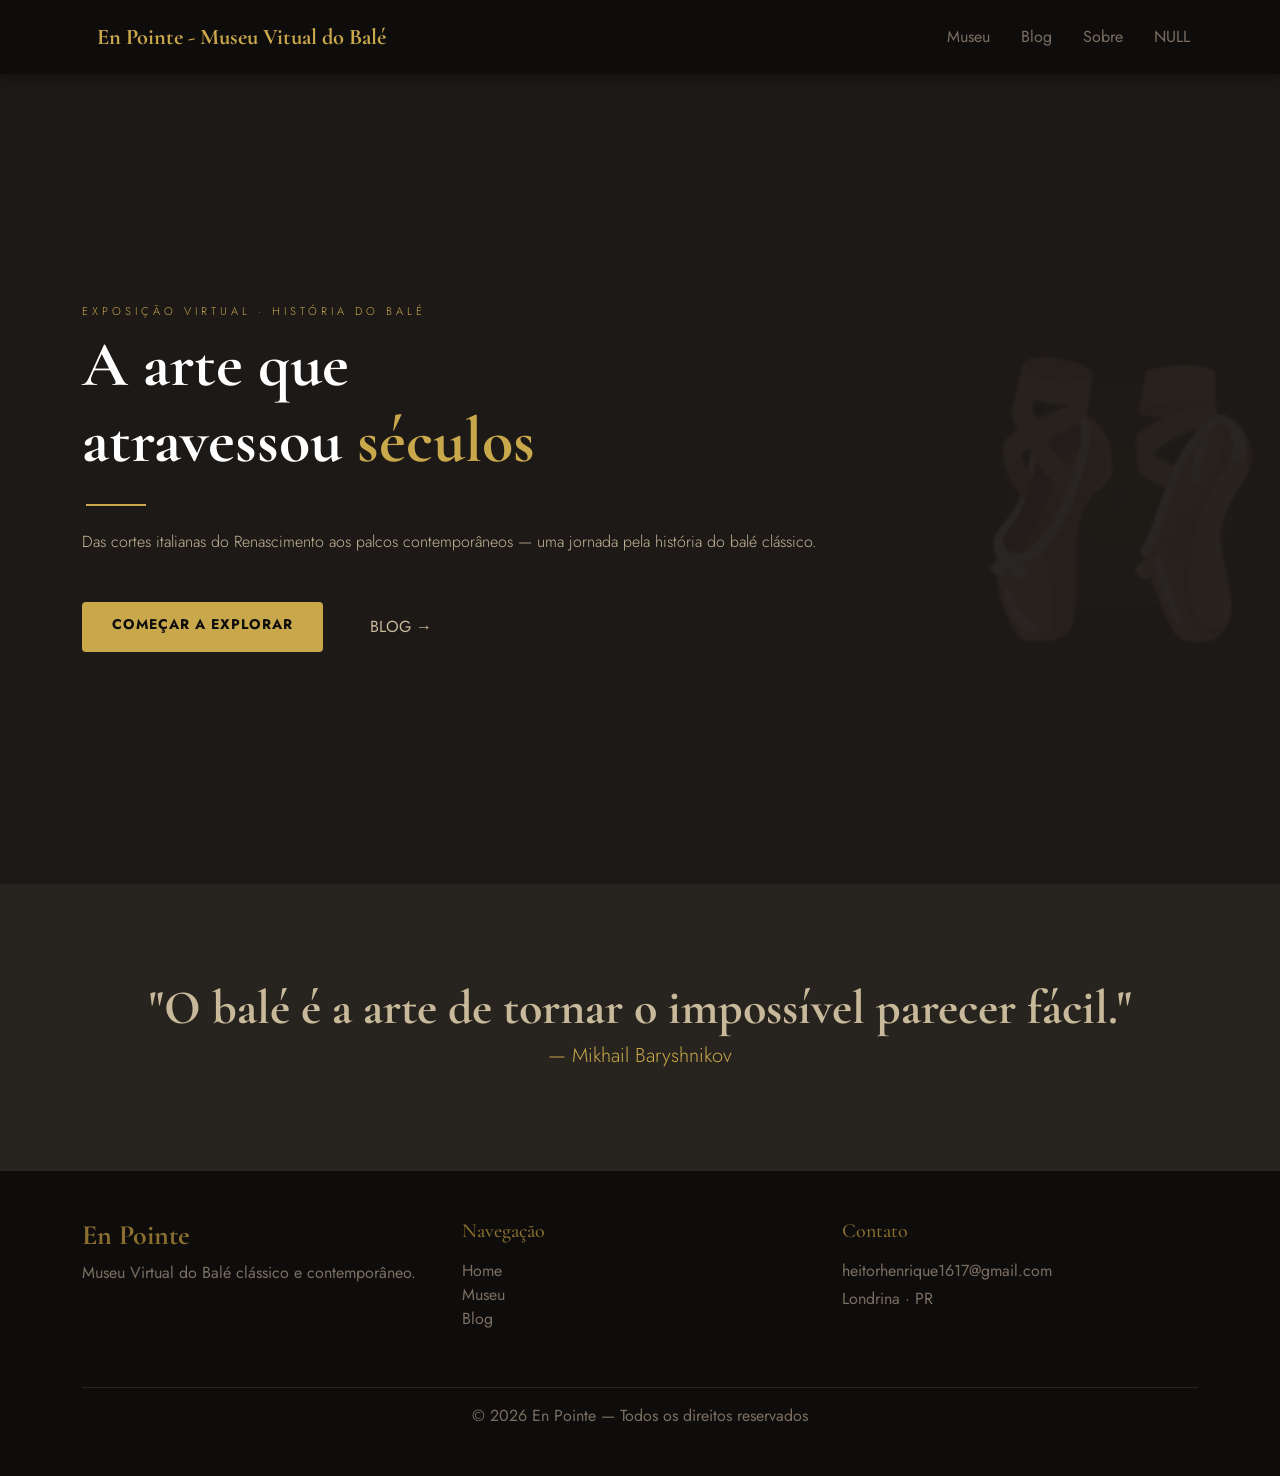
==== index.html @ 71820d88 "Botões de navegação funcional e estrutura atualizada" ====
<!DOCTYPE html>
<html lang="pt-br">
<head>
    <meta charset="UTF-8">
    <meta name="viewport" content="width=device-width, initial-scale=1.0">
    <title>En Pointe - Museu Vitual do Balé</title>
    <link href="https://cdn.jsdelivr.net/npm/bootstrap@5.3.0/dist/css/bootstrap.min.css" rel="stylesheet">
    <link href="https://fonts.googleapis.com/css2?family=Cormorant+Garamond:wght@300;400;600&family=Jost:wght@400;500&display=swap" rel="stylesheet">
    <link rel="stylesheet" href="style.css">
</head>
<body>
    <!-- Menu -->
    <nav class="navbar navbar-expand-lg navbar-dark navbar-custom">
        <div class="container">
            <a class="navbar-brand" href="index.html">
            En Pointe - Museu Vitual do Balé
            </a>

            <button class="navbar-toggler" type="button" data-bs-toggle="collapse" data-bs-target="#menu">
                <span class="navbar-toggler-icon"></span>
            </button>

            <div class="collapse navbar-collapse" id="menu">
                <div class="navbar-nav ms-auto">
                    <a class="nav-link" href="Museu.html">Museu</a>
                    <a class="nav-link" href="Blog.html">Blog</a>
                    <a class="nav-link" href="Sobre.html">Sobre</a>
                    <a class="nav-link" href="#">NULL</a>
                </div>
            </div>
        </div>
    </nav>
    <!-- seção home -->
<section id="home" class="py-5 bg-custom text-white text-start d-flex align-items-center">
    <div class="container py-5">

        <div class="end-0 emoji-fundo">
         🩰
        </div>

        <!-- Subtítulo decorativo com espaçamento entre letras -->
        <p class="deco text-uppercase mb-2 display-6">exposição virtual · história do balé</p>
        
        <!-- Título principal com fonte de impacto -->
        <h1 class="titulo-principal display-3 fw-bold mb-4">A arte que <br> atravessou <span class="texto-dourado">séculos</span></h1>
      
        <!-- Linha decorativa elegante -->
        <hr class="mx-auto ms-1 my-4 linha" style="width: 60px; border-top: 2px solid #C9A84C;">

        <!-- Texto lead (introdução) -->
        <p class="texto-principal lead text-start mb-5 fs-6 mx-auto">
            Das cortes italianas do Renascimento aos palcos contemporâneos — uma jornada pela história do balé clássico.
        </p>

        <!-- Container de botões -->
        <div class="d-flex justify-content-start gap-3 container-botoes">
            <a href=Museu.html class="btn btn-explore btn-sm">COMEÇAR A EXPLORAR</a>
            <a href="Blog.html" class="btn btn-blog-link bnt-sm">BLOG &rarr;</a>
        </div>
    </div>
</section>

    <!-- seção frase-destaque -->
<section id="frase-destaque" class="py-5 bg-custom-destaque text-start d-flex align-items-center">
    <div class="container py-5">

    <h1 class="destaque display-5 text-center fw-bold mb-1">"O balé é a arte de tornar o impossível parecer fácil."</h1>
    <p class="texto-destaque lead text-center mb-1 fs-5 mx-auto">— Mikhail Baryshnikov</p>

    </div>
</section>

    <!-- Rodapé -->
<footer class="bg-footer text-light py-5">
    <div class="container">
        <div class="row">
            <div class="col-lg-4 mb-4">
                <h3 class="fw-bold titulo-footer">En Pointe</h3>
                <p class="text-secondary-custom">Museu Virtual do Balé clássico e contemporâneo.</p>
            </div>

            <div class="col-lg-4 mb-4">
                <h5 class="mb-3 titulo-footer">Navegação</h5>
                <ul class="list-unstyled">
                    <li>
                        <a href="index.html" class="text-decoration-none text-secondary-custom">Home</a>
                    </li>
                    <li>
                        <a href="Museu.html" class="text-decoration-none text-secondary-custom">Museu</a>
                    </li>
                    <li>
                        <a href="Blog.html" class="text-decoration-none text-secondary-custom">Blog</a>
                    </li>
                </ul>
            </div>

            <!-- Contato -->
            <div class="col-lg-4 mb-4">
                <h5 class="mb-3 titulo-footer">Contato</h5>
                <p class="text-secondary-custom mb-1">heitorhenrique1617@gmail.com</p>
                <p class="text-secondary-custom">Londrina · PR</p>
            </div>
        </div>

        <hr class="border-secondary">
        <div class="text-center text-secondary-custom">
            © 2026 En Pointe — Todos os direitos reservados
        </div>
    </div>
</footer>


    <script src="https://cdn.jsdelivr.net/npm/bootstrap@5.3.0/dist/js/bootstrap.bundle.min.js"></script>
</body>
</html>
---- style.css ----
/* Menu */
.navbar-custom {
    background: #0F0D0B;
    backdrop-filter: blur(10px);
    padding: 15px 0;
    box-shadow: 0 4px 10px rgba(0,0,0,0.3);
}

.navbar-brand {
    font-family: 'Cormorant Garamond', serif;
    font-size: 1.4rem;
    font-weight: bold;
    color: #C9A84C;
    margin-left: 15px;
    transition: 0.3s;
}

.navbar-brand:hover {
    color: #8A6F2E !important;
}

.nav-link {
    color: #7A6E62;
    font-family: 'Jost', serif;
    margin-left: 15px;
    transition: 0.3s;
}

.nav-link:hover {
    color: #8A6F2E !important;
}

.navbar-toggler {
    border-color: #C9A84C; 
    border-width: 2px;    
    padding: 5px;          
}

/* --- muda cor do hamburguer--- */
.navbar-toggler-icon {
    filter: invert(72%) sepia(50%) saturate(450%) hue-rotate(5deg) brightness(95%) contrast(90%);
}

.navbar-toggler:focus {
    box-shadow: 0 0 0 0.25rem rgba(201, 168, 76, 0.25); 
    
}

/* ------------------------------
Inicio - Seção Principal
--------------------------------- */

.bg-custom {
    background-color: #1C1917;
    background-size: cover;
    background-position: center;
    min-height: 90vh; /* Faz a seção ser alta e imponente */
}

.titulo-principal {
    opacity: 0;
    font-family: 'Cormorant Garamond', serif !important;
    animation: subirEntrada 0.5s ease-out forwards;
    animation-delay: 0.2s;
}

.texto-dourado {
    color: #C9A84C;
}

.linha {
    opacity: 0;
    animation: subirEntrada 0.5s ease-out forwards;
    animation-delay: 0.4s;
}

.deco {
    opacity: 0;
    font-family: 'Jost', sans-serif;
    letter-spacing: 4px; 
    color: #C9A84C;      
    font-size: 0.7rem;
    animation: subirEntrada 0.5s ease-out forwards;
}

.texto-principal {
    opacity: 0;
    font-family:  'Jost', sans-serif;
    color: #C8B99A;
    animation: subirEntrada 0.5s ease-out forwards;
    animation-delay: 0.6s;
}

.container-botoes {
    opacity: 0;
    animation: subirEntrada 0.5s ease-out forwards;
    animation-delay: 0.8s;
}

.btn-explore {
    font-family: 'Jost', serif;
    background-color: #C9A84C;
    color: #0F0D0B;
    border: none;
    padding: 12px 30px;
    font-weight: bold;
    letter-spacing: 1px;
    transition: 0.3s;
}

.btn-explore:hover {
    background-color: #8A6F2E;
    color: rgb(0, 0, 0);
    transform: translateY(-3px); /* Levanta levemente ao passar o mouse */
}

.btn-explore:focus,
.btn-explore:active {
    background-color: #8A6F2E !important;
    color: #F5EDD6 !important;
    border: none !important;
    box-shadow: none !important;
}


.btn-blog-link {
    font-family: 'Jost', serif;
    background: transparent;
    color: #C8B99A;
    padding: 12px 30px;
    transition: 0.3s;
}

.btn-blog-link:hover {
    color: white;
    transform: translateY(-3px);
}

.btn-blog-link:focus,
.btn-blog-link:active {
    color: #f8f8f8 !important;
    border: none !important;
    box-shadow: none !important;
}

.emoji-fundo {
    font-size: clamp(200px, 20vw, 300px);
    opacity: 0.06;
    z-index: 0;
    position: absolute;
    background: radial-gradient(
    circle at center,
    rgba(201, 168, 76, 0.3) 0%,
    rgba(201, 168, 76, 0) 70%
  );
    overflow: hidden;
    user-select: none;
    pointer-events: none;
}

/* keyframe */

@keyframes subirEntrada {
    from {
        opacity: 0;
        transform: translateY(40px);
    }
    to {
        opacity: 1;
        transform: translateY(0);
    }
}



/* ---------------------------------
Seção Frase Destaque
---------------------------------*/

.bg-custom-destaque {
    background-color: #27231E;
    background-size: cover;
    background-position: center;
    min-height: 10vh !important;
}



.destaque {
    font-family: 'Cormorant Garamond', serif;
    color: #C8B99A
}

.texto-destaque {
    font-family: 'jost', serif;
    color: #C9A84C;
}


/* ---------------------------------
Rodapé
---------------------------------*/

.bg-footer {
    background: #0F0D0B;
}

.titulo-footer {
    color: #8A6F2E;
    font-family: 'Cormorant Garamond', serif;
}

.text-secondary-custom {
    color: #7A6E62;
    font-family: 'Jost', serif;
}
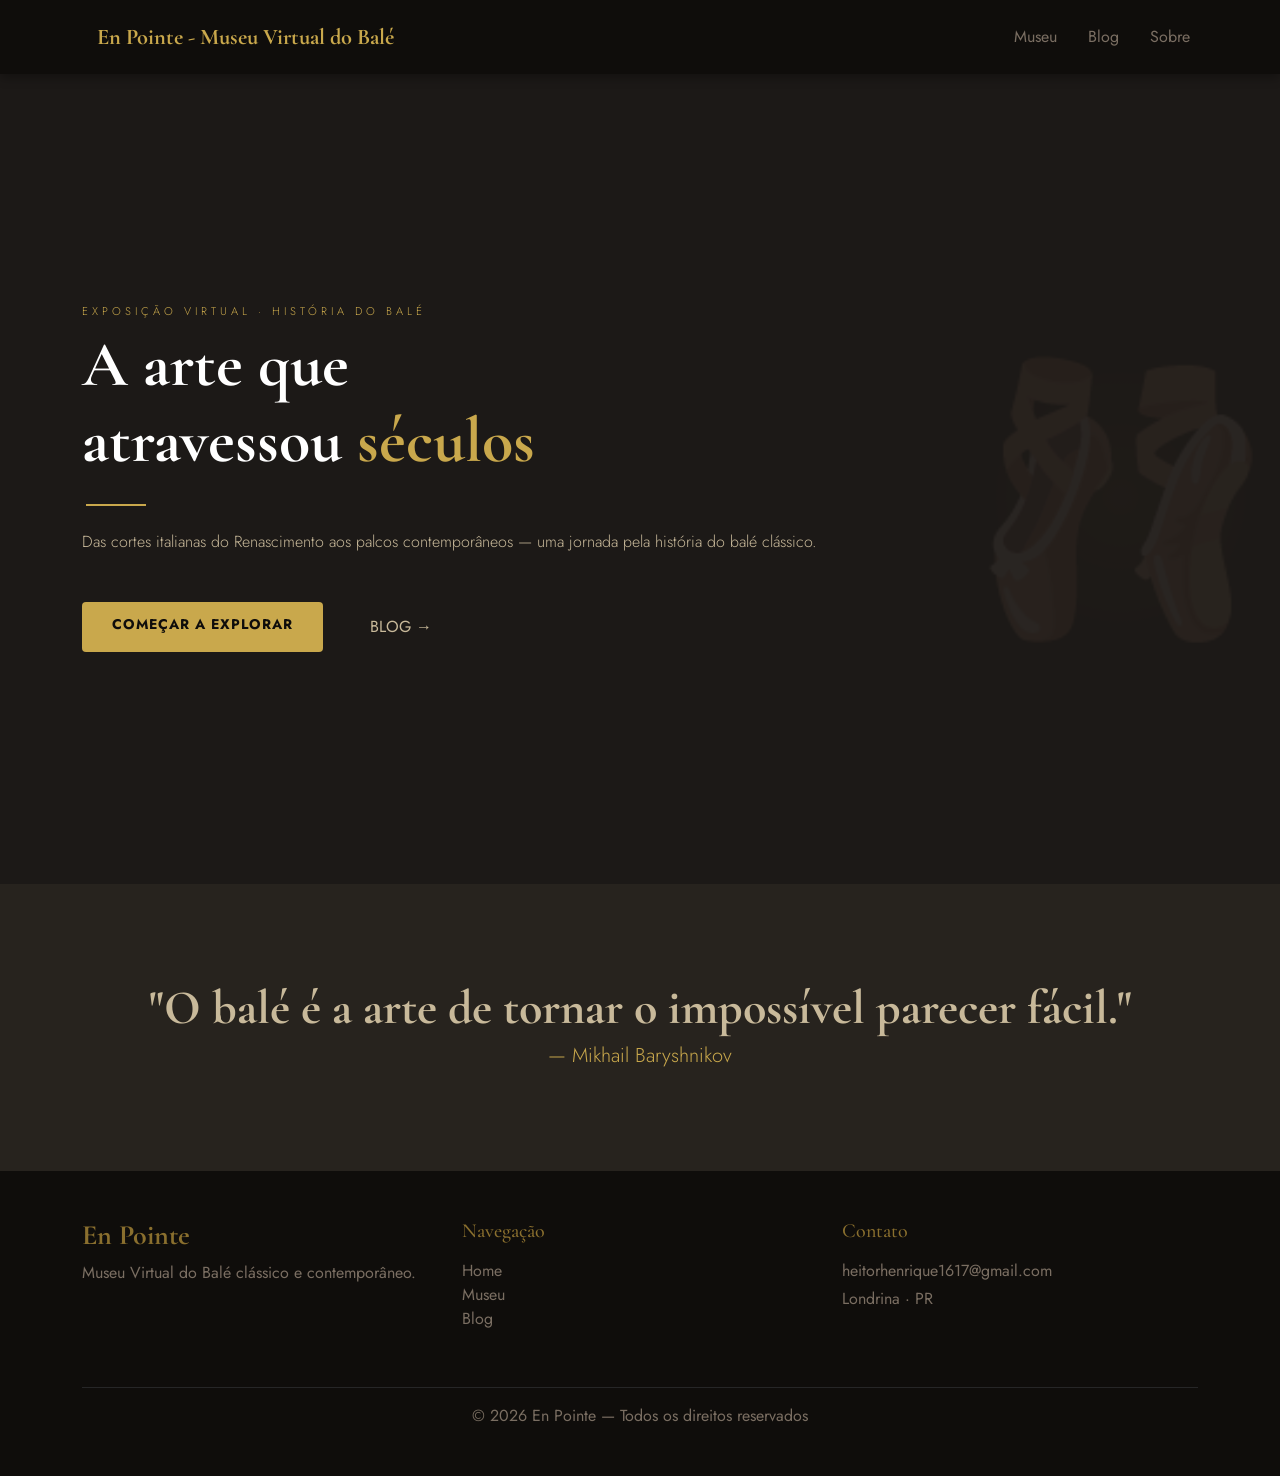
==== commit 2fa64aa5: "pequenas correções" ====
--- a/index.html
+++ b/index.html
@@ -13,7 +13,7 @@
     <nav class="navbar navbar-expand-lg navbar-dark navbar-custom">
         <div class="container">
             <a class="navbar-brand" href="index.html">
-            En Pointe - Museu Vitual do Balé
+            En Pointe - Museu Virtual do Balé
             </a>
 
             <button class="navbar-toggler" type="button" data-bs-toggle="collapse" data-bs-target="#menu">
@@ -22,10 +22,9 @@
 
             <div class="collapse navbar-collapse" id="menu">
                 <div class="navbar-nav ms-auto">
-                    <a class="nav-link" href="Museu.html">Museu</a>
-                    <a class="nav-link" href="Blog.html">Blog</a>
-                    <a class="nav-link" href="Sobre.html">Sobre</a>
-                    <a class="nav-link" href="#">NULL</a>
+                    <a class="nav-link" href="museu.html">Museu</a>
+                    <a class="nav-link" href="blog.html">Blog</a>
+                    <a class="nav-link" href="sobre.html">Sobre</a>
                 </div>
             </div>
         </div>
@@ -54,8 +53,8 @@
 
         <!-- Container de botões -->
         <div class="d-flex justify-content-start gap-3 container-botoes">
-            <a href=Museu.html class="btn btn-explore btn-sm">COMEÇAR A EXPLORAR</a>
-            <a href="Blog.html" class="btn btn-blog-link bnt-sm">BLOG &rarr;</a>
+            <a href=museu.html class="btn btn-explore btn-sm">COMEÇAR A EXPLORAR</a>
+            <a href="blog.html" class="btn btn-blog-link bnt-sm">BLOG &rarr;</a>
         </div>
     </div>
 </section>
@@ -86,10 +85,10 @@
                         <a href="index.html" class="text-decoration-none text-secondary-custom">Home</a>
                     </li>
                     <li>
-                        <a href="Museu.html" class="text-decoration-none text-secondary-custom">Museu</a>
+                        <a href="museu.html" class="text-decoration-none text-secondary-custom">Museu</a>
                     </li>
                     <li>
-                        <a href="Blog.html" class="text-decoration-none text-secondary-custom">Blog</a>
+                        <a href="blog.html" class="text-decoration-none text-secondary-custom">Blog</a>
                     </li>
                 </ul>
             </div>
--- a/style.css
+++ b/style.css
@@ -215,3 +215,12 @@
     font-family: 'Jost', serif;
 }
 
+.text-decoration-none {
+    transition: all;
+}
+
+.text-decoration-none:hover {
+    color: #8A6F2E;
+}
+
+
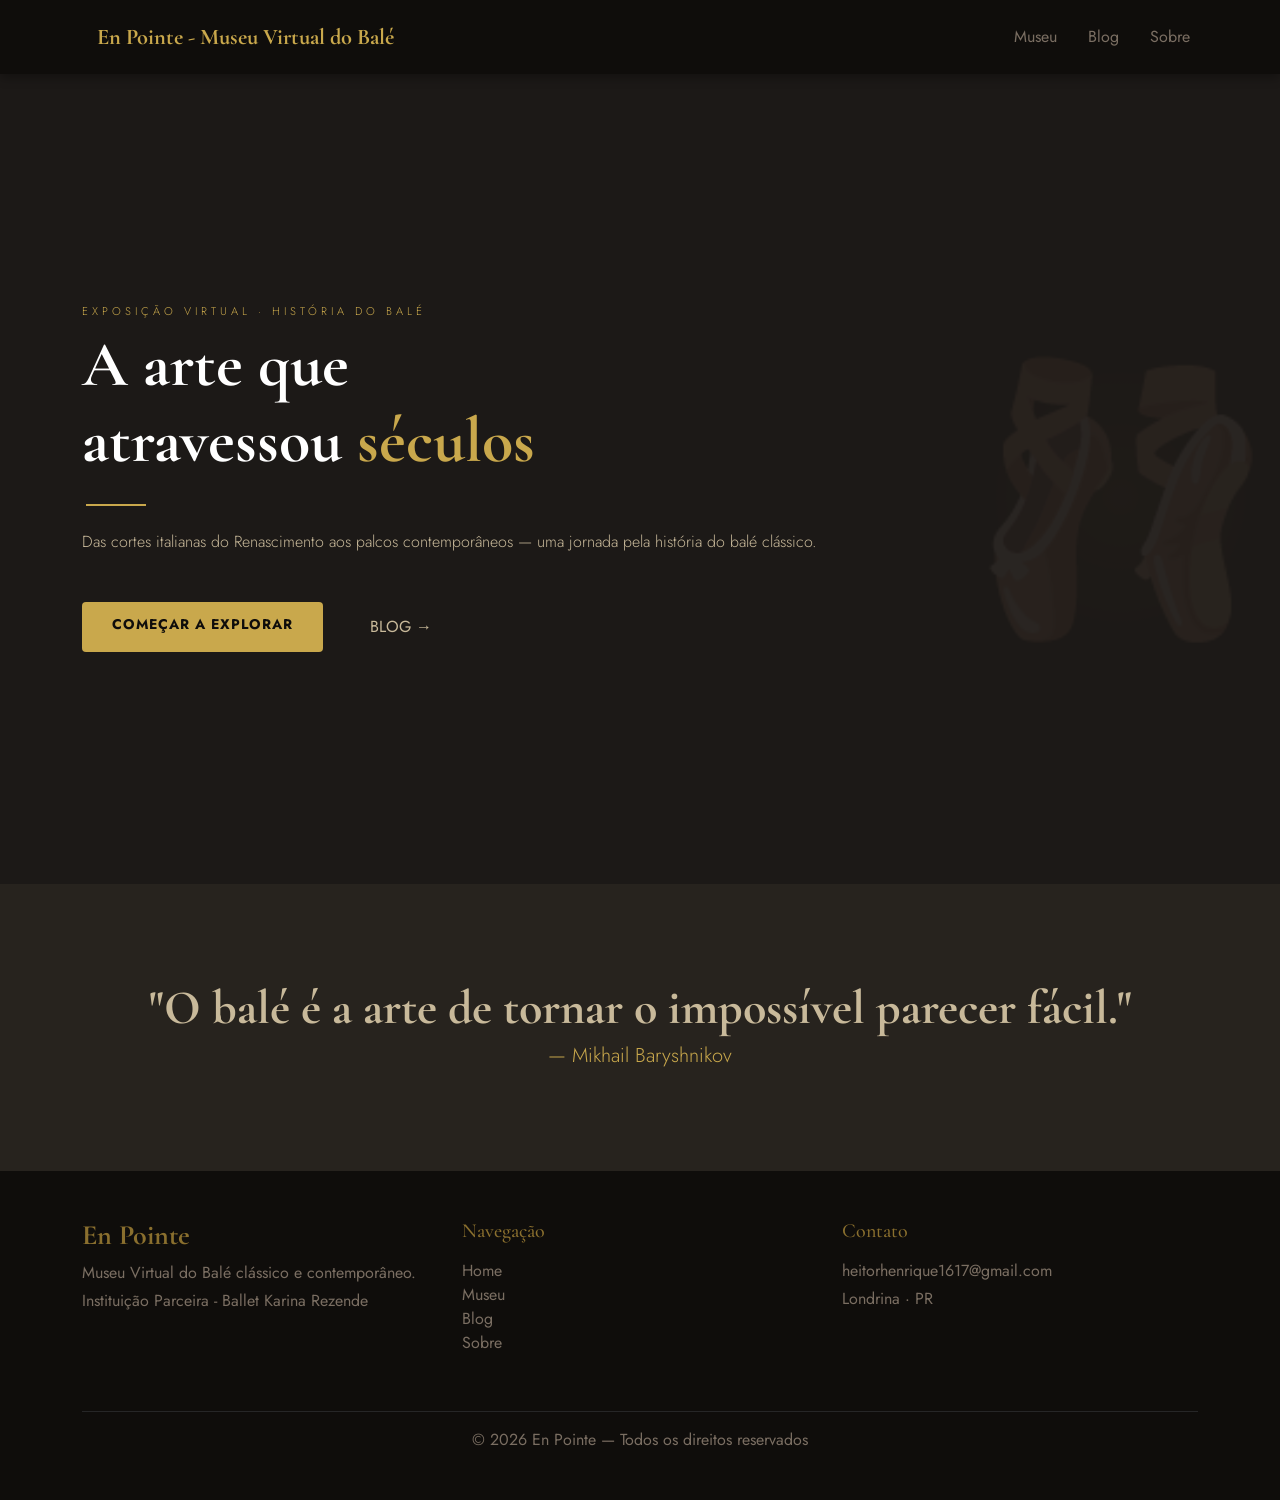
==== commit c423cd40: "Footer: navegação e parceiro" ====
--- a/index.html
+++ b/index.html
@@ -75,21 +75,17 @@
         <div class="row">
             <div class="col-lg-4 mb-4">
                 <h3 class="fw-bold titulo-footer">En Pointe</h3>
-                <p class="text-secondary-custom">Museu Virtual do Balé clássico e contemporâneo.</p>
+                <p class="text-secondary-custom mb-1">Museu Virtual do Balé clássico e contemporâneo.</p>
+                <a href="https://www.karinarezende.com.br/" class="text-decoration-none text-secondary-custom ">Instituição Parceira - Ballet Karina Rezende</a>
             </div>
 
             <div class="col-lg-4 mb-4">
                 <h5 class="mb-3 titulo-footer">Navegação</h5>
                 <ul class="list-unstyled">
-                    <li>
-                        <a href="index.html" class="text-decoration-none text-secondary-custom">Home</a>
-                    </li>
-                    <li>
-                        <a href="museu.html" class="text-decoration-none text-secondary-custom">Museu</a>
-                    </li>
-                    <li>
-                        <a href="blog.html" class="text-decoration-none text-secondary-custom">Blog</a>
-                    </li>
+                    <li><a href="index.html" class="text-decoration-none text-secondary-custom">Home</a></li>
+                    <li><a href="museu.html" class="text-decoration-none text-secondary-custom">Museu</a></li> 
+                    <li><a href="blog.html" class="text-decoration-none text-secondary-custom">Blog</a></li>
+                    <li><a href="sobre.html" class="text-decoration-none text-secondary-custom">Sobre</a></li>
                 </ul>
             </div>
 
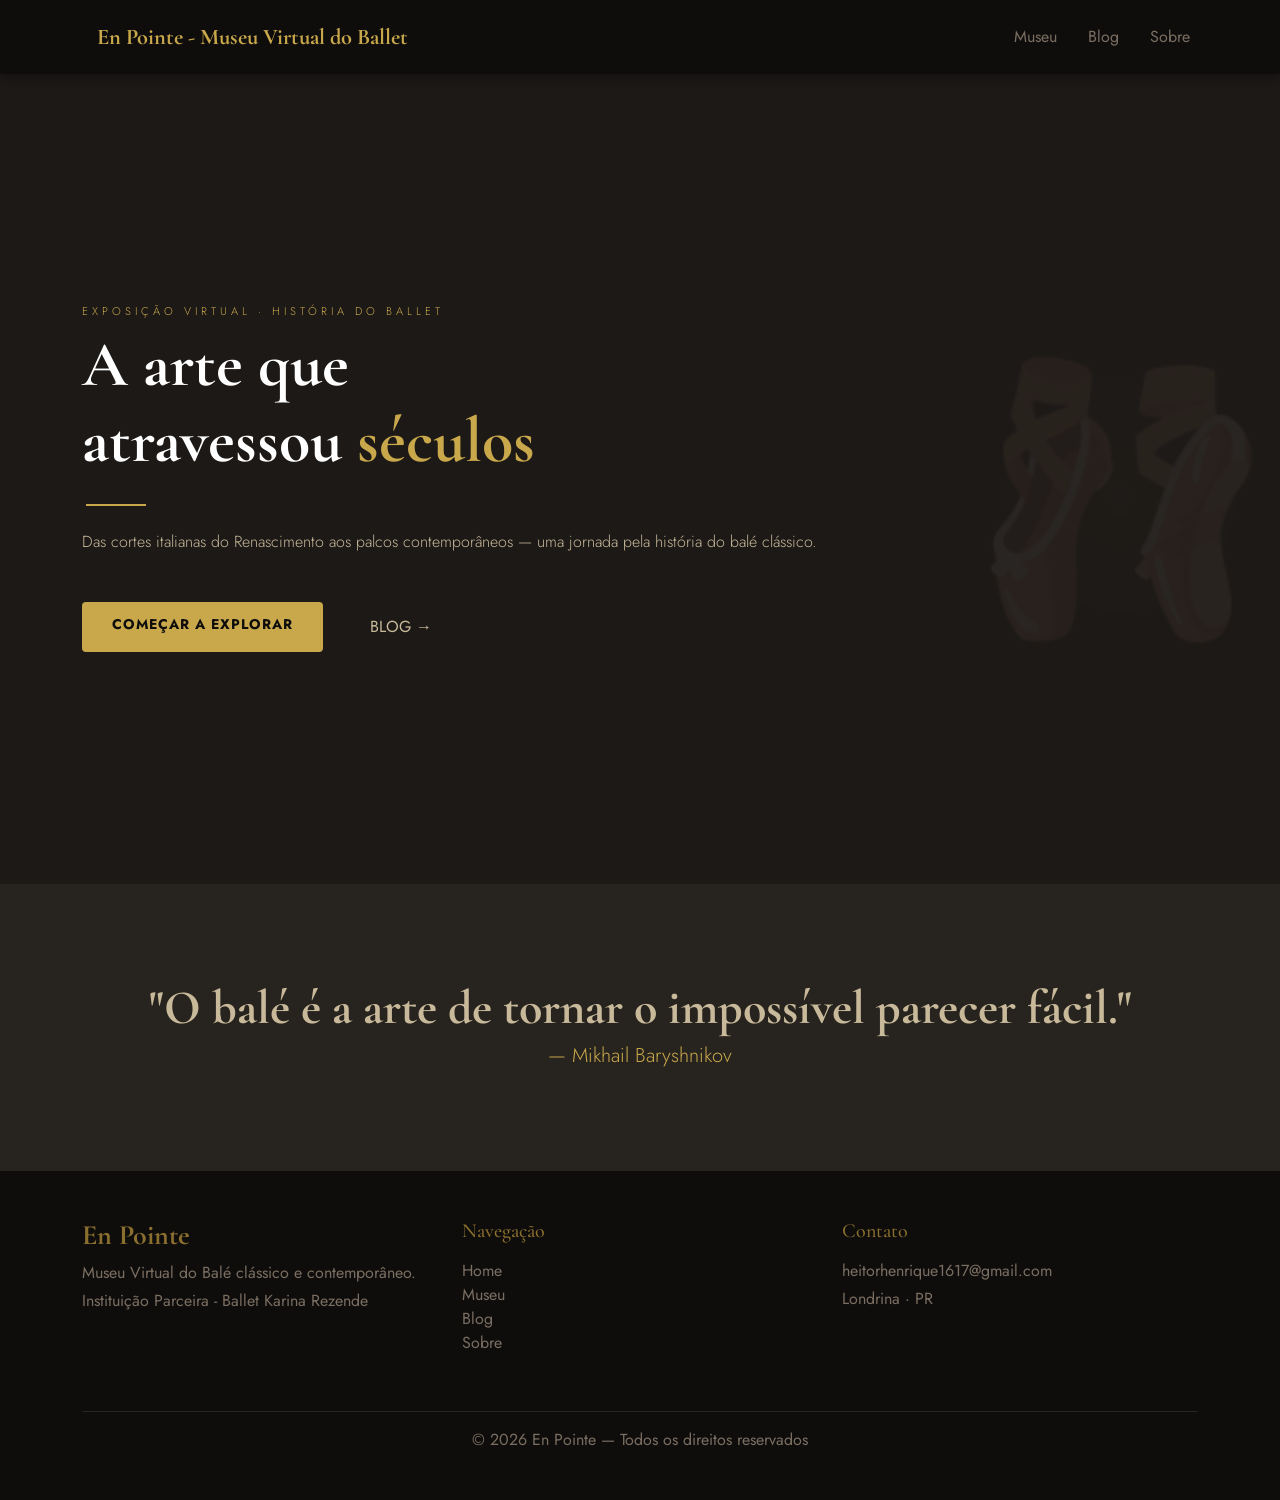
==== commit 4871104f: "atualização menu" ====
--- a/index.html
+++ b/index.html
@@ -3,7 +3,7 @@
 <head>
     <meta charset="UTF-8">
     <meta name="viewport" content="width=device-width, initial-scale=1.0">
-    <title>En Pointe - Museu Vitual do Balé</title>
+    <title>En Pointe - Museu Vitual do Ballet</title>
     <link href="https://cdn.jsdelivr.net/npm/bootstrap@5.3.0/dist/css/bootstrap.min.css" rel="stylesheet">
     <link href="https://fonts.googleapis.com/css2?family=Cormorant+Garamond:wght@300;400;600&family=Jost:wght@400;500&display=swap" rel="stylesheet">
     <link rel="stylesheet" href="style.css">
@@ -13,7 +13,7 @@
     <nav class="navbar navbar-expand-lg navbar-dark navbar-custom">
         <div class="container">
             <a class="navbar-brand" href="index.html">
-            En Pointe - Museu Virtual do Balé
+            En Pointe - Museu Virtual do Ballet
             </a>
 
             <button class="navbar-toggler" type="button" data-bs-toggle="collapse" data-bs-target="#menu">
@@ -38,7 +38,7 @@
         </div>
 
         <!-- Subtítulo decorativo com espaçamento entre letras -->
-        <p class="deco text-uppercase mb-2 display-6">exposição virtual · história do balé</p>
+        <p class="deco text-uppercase mb-2 display-6">exposição virtual · história do ballet</p>
         
         <!-- Título principal com fonte de impacto -->
         <h1 class="titulo-principal display-3 fw-bold mb-4">A arte que <br> atravessou <span class="texto-dourado">séculos</span></h1>
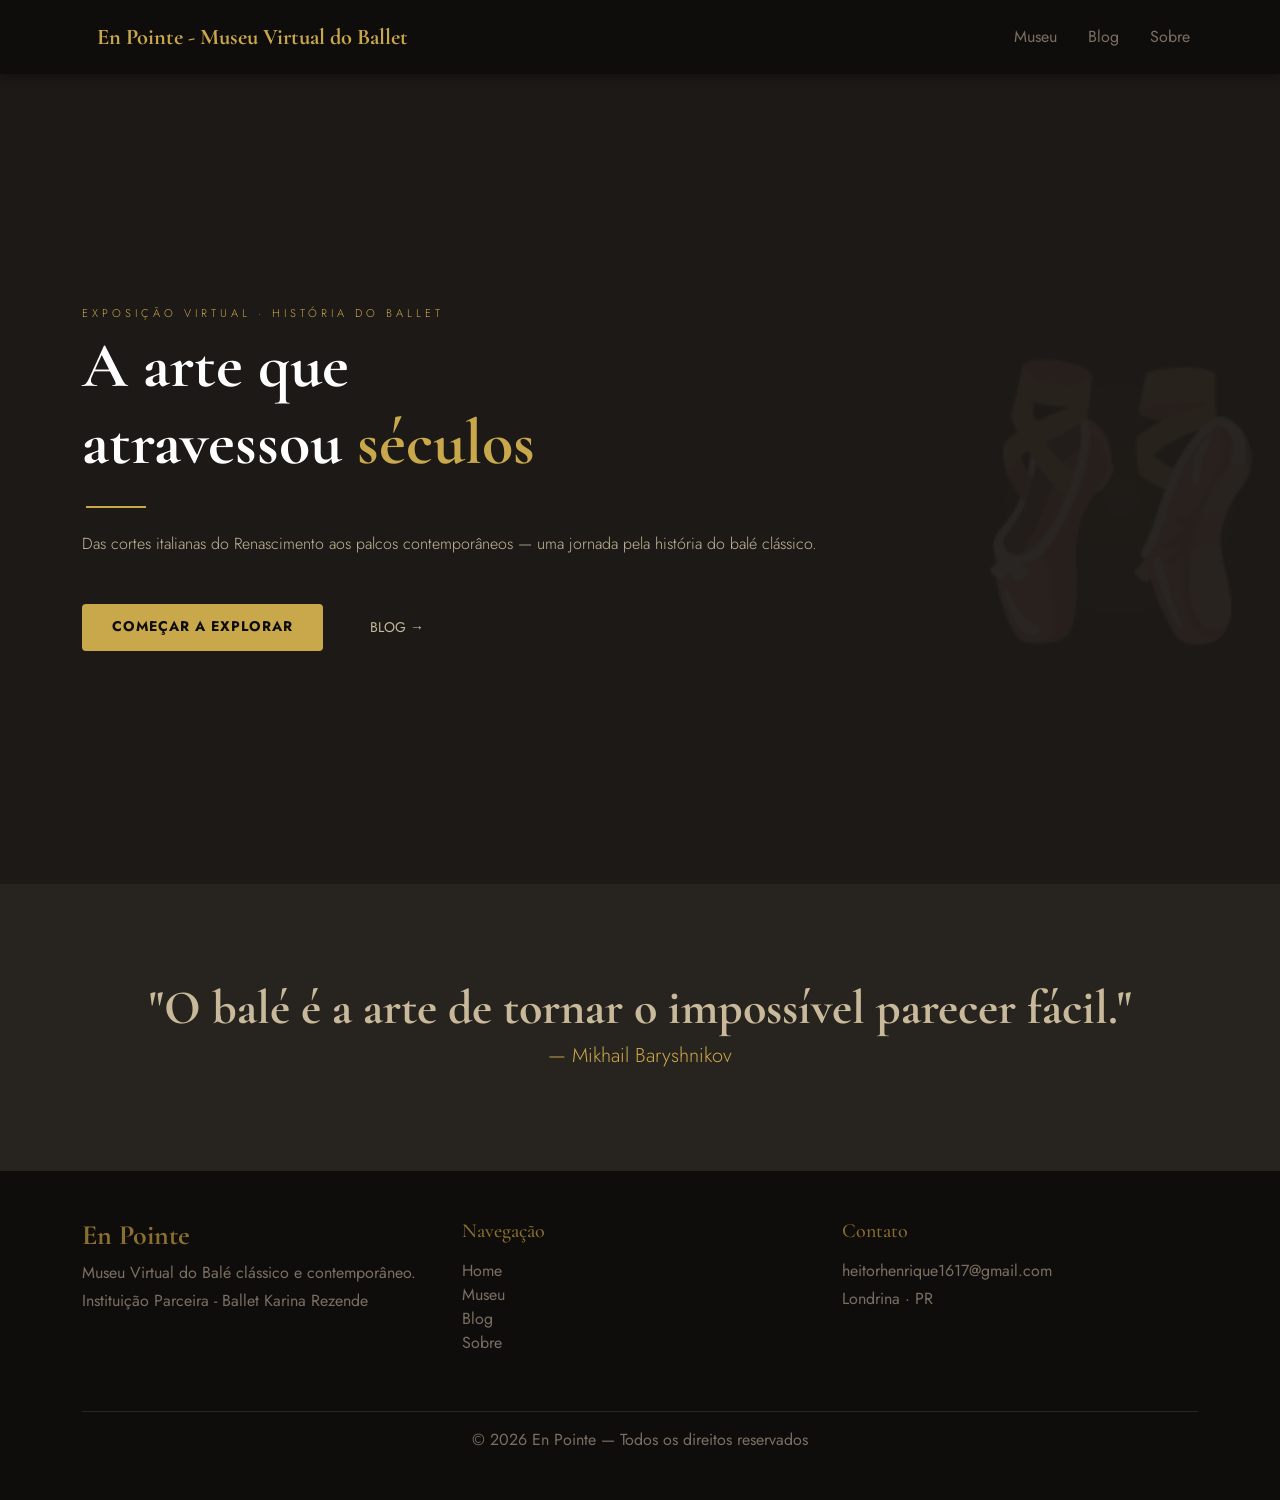
==== commit b3c16bc6: "Atualização Estrutura" ====
--- a/index.html
+++ b/index.html
@@ -6,10 +6,10 @@
     <title>En Pointe - Museu Vitual do Ballet</title>
     <link href="https://cdn.jsdelivr.net/npm/bootstrap@5.3.0/dist/css/bootstrap.min.css" rel="stylesheet">
     <link href="https://fonts.googleapis.com/css2?family=Cormorant+Garamond:wght@300;400;600&family=Jost:wght@400;500&display=swap" rel="stylesheet">
+    <link rel="stylesheet" href="global.css">
     <link rel="stylesheet" href="style.css">
 </head>
 <body>
-    <!-- Menu -->
     <nav class="navbar navbar-expand-lg navbar-dark navbar-custom">
         <div class="container">
             <a class="navbar-brand" href="index.html">
@@ -29,81 +29,74 @@
             </div>
         </div>
     </nav>
-    <!-- seção home -->
-<section id="home" class="py-5 bg-custom text-white text-start d-flex align-items-center">
-    <div class="container py-5">
+    
+    <main>
+        <section id="home" class="py-5 bg-custom text-white text-start d-flex align-items-center">
+            <div class="container py-5">
 
-        <div class="end-0 emoji-fundo">
-         🩰
-        </div>
+                <div class="end-0 emoji-fundo">
+                 🩰
+                </div>
 
-        <!-- Subtítulo decorativo com espaçamento entre letras -->
-        <p class="deco text-uppercase mb-2 display-6">exposição virtual · história do ballet</p>
-        
-        <!-- Título principal com fonte de impacto -->
-        <h1 class="titulo-principal display-3 fw-bold mb-4">A arte que <br> atravessou <span class="texto-dourado">séculos</span></h1>
-      
-        <!-- Linha decorativa elegante -->
-        <hr class="mx-auto ms-1 my-4 linha" style="width: 60px; border-top: 2px solid #C9A84C;">
+                <p class="deco text-uppercase mb-2 display-6">exposição virtual · história do ballet</p>
+                
+                <h1 class="titulo-principal display-3 fw-bold mb-4">A arte que <br> atravessou <span class="texto-dourado">séculos</span></h1>
+              
+                <hr class="mx-auto ms-1 my-4 linha" style="width: 60px; border-top: 2px solid #C9A84C;">
 
-        <!-- Texto lead (introdução) -->
-        <p class="texto-principal lead text-start mb-5 fs-6 mx-auto">
-            Das cortes italianas do Renascimento aos palcos contemporâneos — uma jornada pela história do balé clássico.
-        </p>
+                <p class="texto-principal lead text-start mb-5 fs-6 mx-auto">
+                    Das cortes italianas do Renascimento aos palcos contemporâneos — uma jornada pela história do balé clássico.
+                </p>
 
-        <!-- Container de botões -->
-        <div class="d-flex justify-content-start gap-3 container-botoes">
-            <a href=museu.html class="btn btn-explore btn-sm">COMEÇAR A EXPLORAR</a>
-            <a href="blog.html" class="btn btn-blog-link bnt-sm">BLOG &rarr;</a>
-        </div>
-    </div>
-</section>
+                <div class="d-flex justify-content-start gap-3 container-botoes">
+                    <a href="museu.html" class="btn btn-explore btn-sm">COMEÇAR A EXPLORAR</a>
+                    <a href="blog.html" class="btn btn-blog-link btn-sm">BLOG &rarr;</a>
+                </div>
+            </div>
+        </section>
 
-    <!-- seção frase-destaque -->
-<section id="frase-destaque" class="py-5 bg-custom-destaque text-start d-flex align-items-center">
-    <div class="container py-5">
+        <section id="frase-destaque" class="py-5 bg-custom-destaque text-start d-flex align-items-center">
+            <div class="container py-5">
 
-    <h1 class="destaque display-5 text-center fw-bold mb-1">"O balé é a arte de tornar o impossível parecer fácil."</h1>
-    <p class="texto-destaque lead text-center mb-1 fs-5 mx-auto">— Mikhail Baryshnikov</p>
+            <h1 class="destaque display-5 text-center fw-bold mb-1">"O balé é a arte de tornar o impossível parecer fácil."</h1>
+            <p class="texto-destaque lead text-center mb-1 fs-5 mx-auto">— Mikhail Baryshnikov</p>
 
-    </div>
-</section>
+            </div>
+        </section>
+    </main>
 
-    <!-- Rodapé -->
-<footer class="bg-footer text-light py-5">
-    <div class="container">
-        <div class="row">
-            <div class="col-lg-4 mb-4">
-                <h3 class="fw-bold titulo-footer">En Pointe</h3>
-                <p class="text-secondary-custom mb-1">Museu Virtual do Balé clássico e contemporâneo.</p>
-                <a href="https://www.karinarezende.com.br/" class="text-decoration-none text-secondary-custom ">Instituição Parceira - Ballet Karina Rezende</a>
+    <footer class="bg-footer text-light py-5">
+        <div class="container">
+            <div class="row">
+                <div class="col-lg-4 mb-4">
+                    <h3 class="fw-bold titulo-footer">En Pointe</h3>
+                    <p class="text-secondary-custom mb-1">Museu Virtual do Balé clássico e contemporâneo.</p>
+                    <a href="https://www.karinarezende.com.br/" class="text-decoration-none text-secondary-custom ">Instituição Parceira - Ballet Karina Rezende</a>
+                </div>
+
+                <div class="col-lg-4 mb-4">
+                    <h5 class="mb-3 titulo-footer">Navegação</h5>
+                    <ul class="list-unstyled">
+                        <li><a href="index.html" class="text-decoration-none text-secondary-custom">Home</a></li>
+                        <li><a href="museu.html" class="text-decoration-none text-secondary-custom">Museu</a></li> 
+                        <li><a href="blog.html" class="text-decoration-none text-secondary-custom">Blog</a></li>
+                        <li><a href="sobre.html" class="text-decoration-none text-secondary-custom">Sobre</a></li>
+                    </ul>
+                </div>
+
+                <div class="col-lg-4 mb-4">
+                    <h5 class="mb-3 titulo-footer">Contato</h5>
+                    <p class="text-secondary-custom mb-1">heitorhenrique1617@gmail.com</p>
+                    <p class="text-secondary-custom">Londrina · PR</p>
+                </div>
             </div>
 
-            <div class="col-lg-4 mb-4">
-                <h5 class="mb-3 titulo-footer">Navegação</h5>
-                <ul class="list-unstyled">
-                    <li><a href="index.html" class="text-decoration-none text-secondary-custom">Home</a></li>
-                    <li><a href="museu.html" class="text-decoration-none text-secondary-custom">Museu</a></li> 
-                    <li><a href="blog.html" class="text-decoration-none text-secondary-custom">Blog</a></li>
-                    <li><a href="sobre.html" class="text-decoration-none text-secondary-custom">Sobre</a></li>
-                </ul>
-            </div>
-
-            <!-- Contato -->
-            <div class="col-lg-4 mb-4">
-                <h5 class="mb-3 titulo-footer">Contato</h5>
-                <p class="text-secondary-custom mb-1">heitorhenrique1617@gmail.com</p>
-                <p class="text-secondary-custom">Londrina · PR</p>
+            <hr class="border-secondary">
+            <div class="text-center text-secondary-custom">
+                © 2026 En Pointe — Todos os direitos reservados
             </div>
         </div>
-
-        <hr class="border-secondary">
-        <div class="text-center text-secondary-custom">
-            © 2026 En Pointe — Todos os direitos reservados
-        </div>
-    </div>
-</footer>
-
+    </footer>
 
     <script src="https://cdn.jsdelivr.net/npm/bootstrap@5.3.0/dist/js/bootstrap.bundle.min.js"></script>
 </body>
--- a/global.css
+++ b/global.css
@@ -0,0 +1,116 @@
+/* ==========================================================================
+   VARIÁVEIS GLOBAIS (DESIGN SYSTEM)
+   ========================================================================== */
+:root {
+    /* Paleta de Cores */
+    --bg-dark-pure: #0F0D0B;
+    --bg-dark-hero: #1C1917;
+    --bg-dark-principal: #27231E;
+    --bg-card: #14110F;
+    
+    --color-gold: #C9A84C;
+    --color-gold-dark: #8A6F2E;
+    
+    --text-light-cream: #F5EDD6;
+    --text-muted-gold: #C8B99A;
+    --text-muted-gray: #7A6E62;
+    --text-card-desc: #8F8376;
+    --text-quote: #D8C7A5;
+
+    /* Tipografia */
+    --font-serif: 'Cormorant Garamond', serif;
+    --font-sans: 'Jost', sans-serif;
+}
+
+/* ==========================================================================
+   MENU DE NAVEGAÇÃO (NAVBAR)
+   ========================================================================== */
+.navbar-custom {
+    background: var(--bg-dark-pure);
+    backdrop-filter: blur(10px);
+    padding: 15px 0;
+    box-shadow: 0 4px 10px rgba(0,0,0,0.3);
+}
+
+.navbar-brand {
+    font-family: var(--font-serif);
+    font-size: 1.4rem;
+    font-weight: bold;
+    color: var(--color-gold);
+    margin-left: 15px;
+    transition: 0.3s;
+}
+
+.navbar-brand:hover {
+    color: var(--color-gold-dark) !important;
+}
+
+.nav-link {
+    color: var(--text-muted-gray);
+    font-family: var(--font-sans);
+    margin-left: 15px;
+    transition: 0.3s;
+}
+
+.nav-link:hover {
+    color: var(--color-gold-dark) !important;
+}
+
+.navbar-toggler {
+    border-color: var(--color-gold); 
+    border-width: 2px;    
+    padding: 5px;          
+}
+
+.navbar-toggler-icon {
+    filter: invert(72%) sepia(50%) saturate(450%) hue-rotate(5deg) brightness(95%) contrast(90%);
+}
+
+.navbar-toggler:focus {
+    box-shadow: 0 0 0 0.25rem rgba(201, 168, 76, 0.25); 
+}
+
+/* ==========================================================================
+   RODAPÉ (FOOTER)
+   ========================================================================== */
+.bg-footer { 
+    background: var(--bg-dark-pure); 
+}
+
+.titulo-footer { 
+    color: var(--color-gold-dark); 
+    font-family: var(--font-serif); 
+}
+
+.text-secondary-custom { 
+    color: var(--text-muted-gray); 
+    font-family: var(--font-sans); 
+}
+
+.text-decoration-none {
+    transition: all 0.3s;
+}
+
+.text-decoration-none:hover {
+    color: var(--color-gold-dark);
+}
+
+/* ==========================================================================
+   SISTEMA DE ANIMAÇÃO SCROLL
+   ========================================================================== */
+.animar-scroll {
+    opacity: 0;
+    transform: translateY(30px);
+    transition: opacity 0.8s cubic-bezier(0.215, 0.610, 0.355, 1), 
+                transform 0.8s cubic-bezier(0.215, 0.610, 0.355, 1);
+}
+
+.animar-scroll.ativo {
+    opacity: 1;
+    transform: translateY(0);
+}
+
+.delay-1 { transition-delay: 0.12s; }
+.delay-2 { transition-delay: 0.24s; }
+.delay-3 { transition-delay: 0.36s; }
+.delay-4 { transition-delay: 0.48s; }
--- a/style.css
+++ b/style.css
@@ -1,71 +1,19 @@
-/* Menu */
-.navbar-custom {
-    background: #0F0D0B;
-    backdrop-filter: blur(10px);
-    padding: 15px 0;
-    box-shadow: 0 4px 10px rgba(0,0,0,0.3);
-}
-
-.navbar-brand {
-    font-family: 'Cormorant Garamond', serif;
-    font-size: 1.4rem;
-    font-weight: bold;
-    color: #C9A84C;
-    margin-left: 15px;
-    transition: 0.3s;
-}
-
-.navbar-brand:hover {
-    color: #8A6F2E !important;
-}
-
-.nav-link {
-    color: #7A6E62;
-    font-family: 'Jost', serif;
-    margin-left: 15px;
-    transition: 0.3s;
-}
-
-.nav-link:hover {
-    color: #8A6F2E !important;
-}
-
-.navbar-toggler {
-    border-color: #C9A84C; 
-    border-width: 2px;    
-    padding: 5px;          
-}
-
-/* --- muda cor do hamburguer--- */
-.navbar-toggler-icon {
-    filter: invert(72%) sepia(50%) saturate(450%) hue-rotate(5deg) brightness(95%) contrast(90%);
-}
-
-.navbar-toggler:focus {
-    box-shadow: 0 0 0 0.25rem rgba(201, 168, 76, 0.25); 
-    
-}
-
-/* ------------------------------
-Inicio - Seção Principal
---------------------------------- */
-
 .bg-custom {
-    background-color: #1C1917;
+    background-color: var(--bg-dark-hero);
     background-size: cover;
     background-position: center;
-    min-height: 90vh; /* Faz a seção ser alta e imponente */
+    min-height: 90vh;
 }
 
 .titulo-principal {
     opacity: 0;
-    font-family: 'Cormorant Garamond', serif !important;
+    font-family: var(--font-serif) !important;
     animation: subirEntrada 0.5s ease-out forwards;
     animation-delay: 0.2s;
 }
 
 .texto-dourado {
-    color: #C9A84C;
+    color: var(--color-gold);
 }
 
 .linha {
@@ -76,17 +24,17 @@
 
 .deco {
     opacity: 0;
-    font-family: 'Jost', sans-serif;
+    font-family: var(--font-sans);
     letter-spacing: 4px; 
-    color: #C9A84C;      
+    color: var(--color-gold);      
     font-size: 0.7rem;
     animation: subirEntrada 0.5s ease-out forwards;
 }
 
 .texto-principal {
     opacity: 0;
-    font-family:  'Jost', sans-serif;
-    color: #C8B99A;
+    font-family: var(--font-sans);
+    color: var(--text-muted-gold);
     animation: subirEntrada 0.5s ease-out forwards;
     animation-delay: 0.6s;
 }
@@ -98,9 +46,9 @@
 }
 
 .btn-explore {
-    font-family: 'Jost', serif;
-    background-color: #C9A84C;
-    color: #0F0D0B;
+    font-family: var(--font-sans);
+    background-color: var(--color-gold);
+    color: var(--bg-dark-pure);
     border: none;
     padding: 12px 30px;
     font-weight: bold;
@@ -109,30 +57,29 @@
 }
 
 .btn-explore:hover {
-    background-color: #8A6F2E;
-    color: rgb(0, 0, 0);
-    transform: translateY(-3px); /* Levanta levemente ao passar o mouse */
+    background-color: var(--color-gold-dark);
+    color: #000000;
+    transform: translateY(-3px);
 }
 
 .btn-explore:focus,
 .btn-explore:active {
-    background-color: #8A6F2E !important;
-    color: #F5EDD6 !important;
+    background-color: var(--color-gold-dark) !important;
+    color: var(--text-light-cream) !important;
     border: none !important;
     box-shadow: none !important;
 }
 
-
 .btn-blog-link {
-    font-family: 'Jost', serif;
+    font-family: var(--font-sans);
     background: transparent;
-    color: #C8B99A;
+    color: var(--text-muted-gold);
     padding: 12px 30px;
     transition: 0.3s;
 }
 
 .btn-blog-link:hover {
-    color: white;
+    color: #ffffff;
     transform: translateY(-3px);
 }
 
@@ -148,17 +95,11 @@
     opacity: 0.06;
     z-index: 0;
     position: absolute;
-    background: radial-gradient(
-    circle at center,
-    rgba(201, 168, 76, 0.3) 0%,
-    rgba(201, 168, 76, 0) 70%
-  );
+    background: radial-gradient(circle at center, rgba(201, 168, 76, 0.3) 0%, rgba(201, 168, 76, 0) 70%);
     overflow: hidden;
     user-select: none;
     pointer-events: none;
 }
-
-/* keyframe */
 
 @keyframes subirEntrada {
     from {
@@ -171,56 +112,19 @@
     }
 }
 
-
-
-/* ---------------------------------
-Seção Frase Destaque
----------------------------------*/
-
 .bg-custom-destaque {
-    background-color: #27231E;
+    background-color: var(--bg-dark-principal);
     background-size: cover;
     background-position: center;
     min-height: 10vh !important;
 }
 
-
-
 .destaque {
-    font-family: 'Cormorant Garamond', serif;
-    color: #C8B99A
+    font-family: var(--font-serif);
+    color: var(--text-muted-gold);
 }
 
 .texto-destaque {
-    font-family: 'jost', serif;
-    color: #C9A84C;
-}
-
-
-/* ---------------------------------
-Rodapé
----------------------------------*/
-
-.bg-footer {
-    background: #0F0D0B;
-}
-
-.titulo-footer {
-    color: #8A6F2E;
-    font-family: 'Cormorant Garamond', serif;
-}
-
-.text-secondary-custom {
-    color: #7A6E62;
-    font-family: 'Jost', serif;
-}
-
-.text-decoration-none {
-    transition: all;
-}
-
-.text-decoration-none:hover {
-    color: #8A6F2E;
-}
-
-
+    font-family: var(--font-sans);
+    color: var(--color-gold);
+}
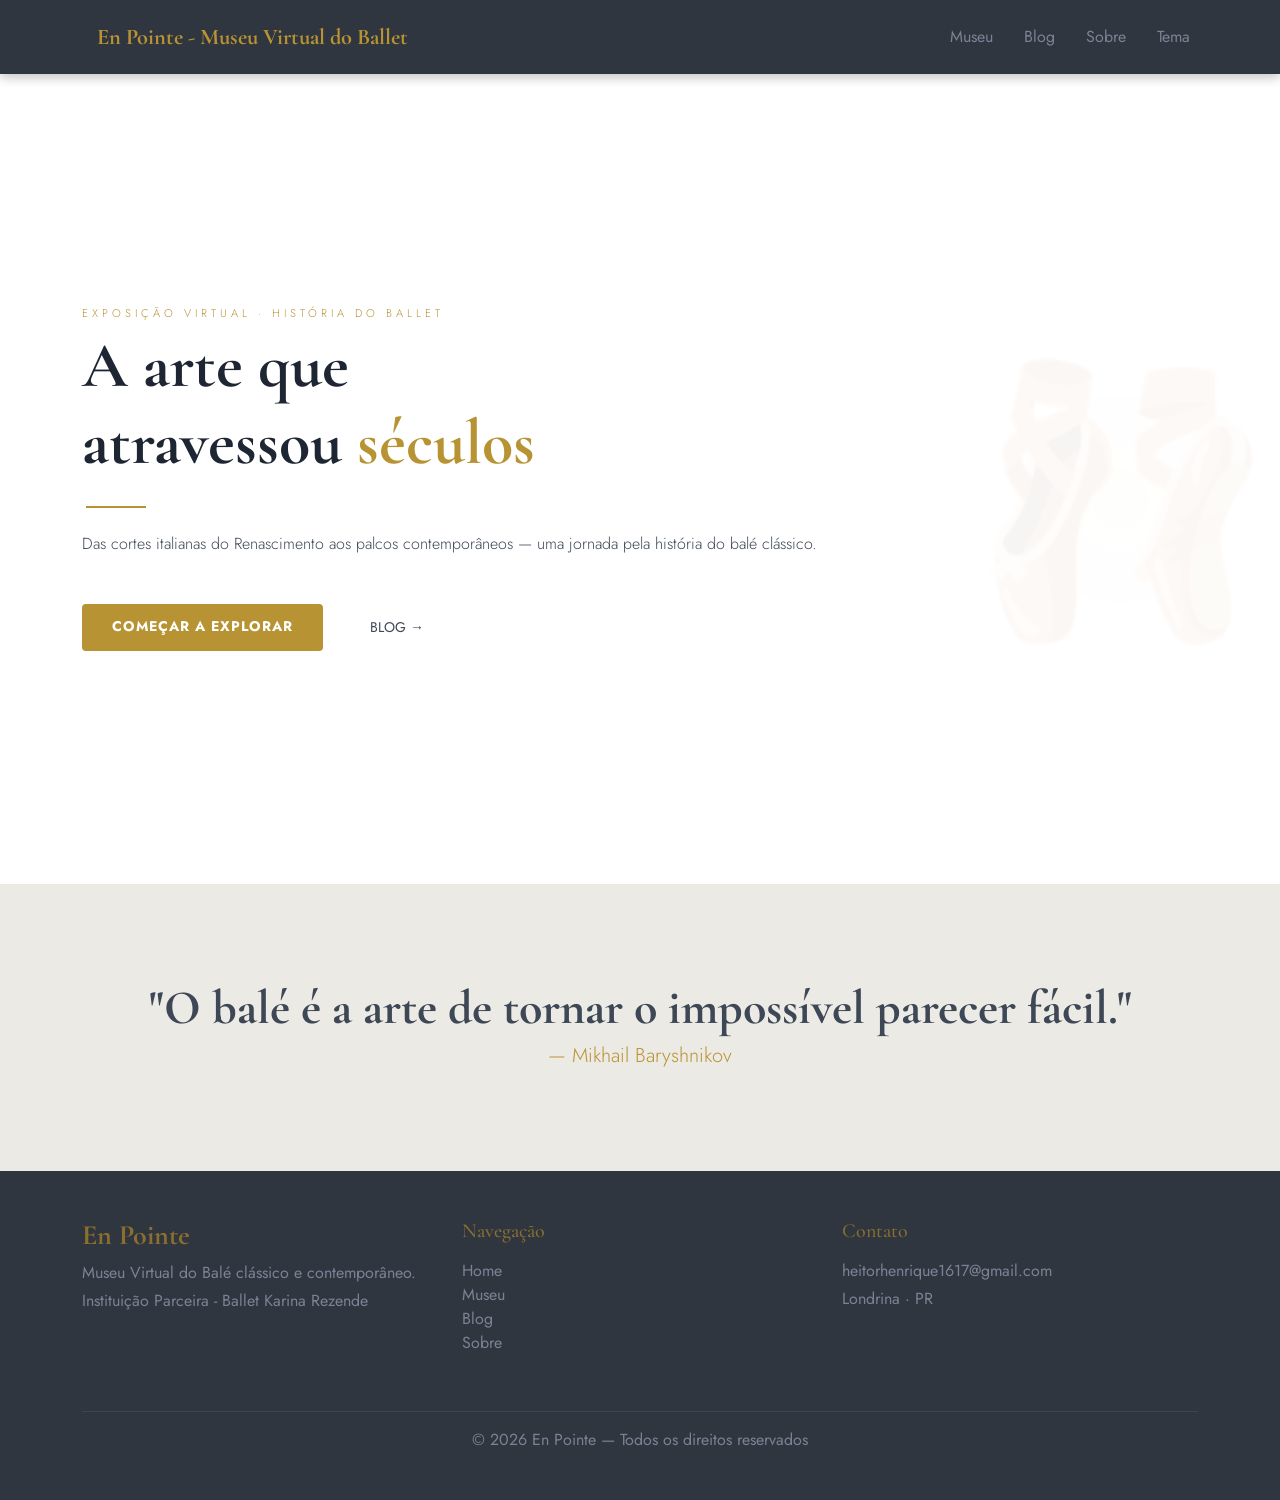
==== commit c88c8919: "Implementado Temas" ====
--- a/index.html
+++ b/index.html
@@ -3,13 +3,26 @@
 <head>
     <meta charset="UTF-8">
     <meta name="viewport" content="width=device-width, initial-scale=1.0">
-    <title>En Pointe - Museu Vitual do Ballet</title>
+    
+    <!-- SEO Básico -->
+    <title>En Pointe - Museu Virtual do Ballet</title>
+    <meta name="description" content="En Pointe — Museu Virtual do Ballet. Das cortes italianas aos palcos contemporâneos, explore a história da dança clássica.">
+    <meta name="author" content="Heitor Henrique">
+    
+    <!-- Favicon -->
+    <link rel="icon" href="./images/logo.ico" type="image/x-icon">
+
+    <!-- Otimização de Performance (Google Fonts) -->
+    <link rel="preconnect" href="https://fonts.googleapis.com">
+    <link rel="preconnect" href="https://fonts.gstatic.com" crossorigin>
+    <link href="https://fonts.googleapis.com/css2?family=Cormorant+Garamond:wght@300;400;600&family=Jost:wght@400;500&display=swap" rel="stylesheet">
+    
     <link href="https://cdn.jsdelivr.net/npm/bootstrap@5.3.0/dist/css/bootstrap.min.css" rel="stylesheet">
-    <link href="https://fonts.googleapis.com/css2?family=Cormorant+Garamond:wght@300;400;600&family=Jost:wght@400;500&display=swap" rel="stylesheet">
     <link rel="stylesheet" href="global.css">
     <link rel="stylesheet" href="style.css">
 </head>
 <body>
+    <!-- Menu -->
     <nav class="navbar navbar-expand-lg navbar-dark navbar-custom">
         <div class="container">
             <a class="navbar-brand" href="index.html">
@@ -25,12 +38,14 @@
                     <a class="nav-link" href="museu.html">Museu</a>
                     <a class="nav-link" href="blog.html">Blog</a>
                     <a class="nav-link" href="sobre.html">Sobre</a>
+                    <a id="theme-toggle" class="nav-link" href="#" role="button">Tema</a>
                 </div>
             </div>
         </div>
     </nav>
     
     <main>
+        <!-- seção home -->
         <section id="home" class="py-5 bg-custom text-white text-start d-flex align-items-center">
             <div class="container py-5">
 
@@ -38,16 +53,21 @@
                  🩰
                 </div>
 
+                <!-- Subtítulo decorativo com espaçamento entre letras -->
                 <p class="deco text-uppercase mb-2 display-6">exposição virtual · história do ballet</p>
                 
+                <!-- Título principal com fonte de impacto -->
                 <h1 class="titulo-principal display-3 fw-bold mb-4">A arte que <br> atravessou <span class="texto-dourado">séculos</span></h1>
               
+                <!-- Linha decorativa elegante -->
                 <hr class="mx-auto ms-1 my-4 linha" style="width: 60px; border-top: 2px solid #C9A84C;">
 
+                <!-- Texto lead (introdução) -->
                 <p class="texto-principal lead text-start mb-5 fs-6 mx-auto">
                     Das cortes italianas do Renascimento aos palcos contemporâneos — uma jornada pela história do balé clássico.
                 </p>
 
+                <!-- Container de botões -->
                 <div class="d-flex justify-content-start gap-3 container-botoes">
                     <a href="museu.html" class="btn btn-explore btn-sm">COMEÇAR A EXPLORAR</a>
                     <a href="blog.html" class="btn btn-blog-link btn-sm">BLOG &rarr;</a>
@@ -55,6 +75,7 @@
             </div>
         </section>
 
+        <!-- seção frase-destaque -->
         <section id="frase-destaque" class="py-5 bg-custom-destaque text-start d-flex align-items-center">
             <div class="container py-5">
 
@@ -65,6 +86,7 @@
         </section>
     </main>
 
+    <!-- Rodapé -->
     <footer class="bg-footer text-light py-5">
         <div class="container">
             <div class="row">
@@ -84,6 +106,7 @@
                     </ul>
                 </div>
 
+                <!-- Contato -->
                 <div class="col-lg-4 mb-4">
                     <h5 class="mb-3 titulo-footer">Contato</h5>
                     <p class="text-secondary-custom mb-1">heitorhenrique1617@gmail.com</p>
@@ -99,5 +122,50 @@
     </footer>
 
     <script src="https://cdn.jsdelivr.net/npm/bootstrap@5.3.0/dist/js/bootstrap.bundle.min.js"></script>
+
+    <script>
+
+document.addEventListener("DOMContentLoaded", function () {
+    const themeToggleBtn = document.getElementById('theme-toggle');
+    
+    // 1. Verifica se já existe um tema salvo para ESTA ABA (sessão)
+    let currentSessionTheme = sessionStorage.getItem('theme-session');
+    
+    // 2. Se não houver nada salvo, detecta o padrão do dispositivo
+    if (!currentSessionTheme) {
+        const prefersLight = window.matchMedia('(prefers-color-scheme: light)').matches;
+        currentSessionTheme = prefersLight ? 'light' : 'dark';
+    }
+    
+    // 3. Aplica o tema imediatamente
+    document.documentElement.setAttribute('data-theme', currentSessionTheme);
+
+    // 4. Se o usuário já tiver clicado antes nesta sessão, ajusta o texto para "Claro" ou "Escuro"
+    if (sessionStorage.getItem('theme-session') && themeToggleBtn) {
+        themeToggleBtn.textContent = currentSessionTheme === 'dark' ? 'Escuro' : 'Claro';
+    }
+
+    // 5. Escuta o clique para alternar o tema e o texto
+    if (themeToggleBtn) {
+        themeToggleBtn.addEventListener('click', (e) => {
+            e.preventDefault(); // Evita que o href="#" mude a URL ou role a tela
+            
+            const currentTheme = document.documentElement.getAttribute('data-theme');
+            let newTheme = currentTheme === 'dark' ? 'light' : 'dark';
+            
+            // Aplica o novo tema e salva na sessão da aba
+            document.documentElement.setAttribute('data-theme', newTheme);
+            sessionStorage.setItem('theme-session', newTheme);
+            
+            // Muda o texto conforme o tema ativado
+            themeToggleBtn.textContent = newTheme === 'dark' ? 'Escuro' : 'Claro';
+        });
+    }
+});
+
+    </script>
+
+
+
 </body>
 </html>
--- a/global.css
+++ b/global.css
@@ -2,20 +2,29 @@
    VARIÁVEIS GLOBAIS (DESIGN SYSTEM)
    ========================================================================== */
 :root {
-    /* Paleta de Cores */
-    --bg-dark-pure: #0F0D0B;
-    --bg-dark-hero: #1C1917;
-    --bg-dark-principal: #27231E;
+    /* Paleta de Cores Escura (Padrão) */
+    --bg-pure: #0F0D0B;
+    --bg-hero: #1C1917;
+    --bg-principal: #27231E;
     --bg-card: #14110F;
+    --bg-quote: rgba(255, 255, 255, 0.03);
+    --bg-hover-gold: rgba(201, 168, 76, 0.05);
     
     --color-gold: #C9A84C;
     --color-gold-dark: #8A6F2E;
+    --color-gold-glow: rgba(201, 168, 76, 0.3);
     
-    --text-light-cream: #F5EDD6;
-    --text-muted-gold: #C8B99A;
-    --text-muted-gray: #7A6E62;
-    --text-card-desc: #8F8376;
+    --text-title: #F5EDD6;
+    --text-body: #C8B99A;
+    --text-muted: #7A6E62;
+    --text-desc: #8F8376;
     --text-quote: #D8C7A5;
+
+    /* Variáveis Auxiliares (Bordas e Sombras) */
+    --border-subtle: rgba(201, 168, 76, 0.15);
+    --border-medium: rgba(201, 168, 76, 0.4);
+    --border-gray: rgba(122, 110, 98, 0.3);
+    --shadow-nav: rgba(0,0,0,0.3);
 
     /* Tipografia */
     --font-serif: 'Cormorant Garamond', serif;
@@ -23,13 +32,41 @@
 }
 
 /* ==========================================================================
+   TEMA CLARO (Classic Ivory & Gold)
+   ========================================================================== */
+[data-theme="light"] {
+    --bg-pure: #F4F1EC;
+    --bg-hero: #FFFFFF;
+    --bg-principal: #ECEAE4;
+    --bg-card: #FFFFFF;
+    --bg-quote: rgba(0, 0, 0, 0.03);
+    --bg-hover-gold: rgba(184, 147, 51, 0.08);
+    --color-gold: #B89333;
+    --color-gold-dark: #8A6F2E;
+    --color-gold-glow: rgba(184, 147, 51, 0.15);
+    --text-title: #1E2633;
+    --text-body: #3D4755;
+    --text-muted: #7A8394;
+    --text-desc: #596070;
+    --text-quote: #4A5568;
+    --border-subtle: rgba(184, 147, 51, 0.2);
+    --border-medium: rgba(184, 147, 51, 0.45);
+    --border-gray: rgba(90, 100, 115, 0.25);
+    --shadow-nav: rgba(0,0,0,0.22);
+    /* navbar */ 
+    --navbar-bg: #2F3640;
+    --navbar-text: #F0ECE4;
+}
+
+/* ==========================================================================
    MENU DE NAVEGAÇÃO (NAVBAR)
    ========================================================================== */
 .navbar-custom {
-    background: var(--bg-dark-pure);
+    background: var(--navbar-bg, var(--bg-pure));
     backdrop-filter: blur(10px);
     padding: 15px 0;
-    box-shadow: 0 4px 10px rgba(0,0,0,0.3);
+    box-shadow: 0 4px 10px var(--shadow-nav);
+    transition: background 0.3s, box-shadow 0.3s;
 }
 
 .navbar-brand {
@@ -46,7 +83,7 @@
 }
 
 .nav-link {
-    color: var(--text-muted-gray);
+    color: var(--text-muted);
     font-family: var(--font-sans);
     margin-left: 15px;
     transition: 0.3s;
@@ -67,14 +104,23 @@
 }
 
 .navbar-toggler:focus {
-    box-shadow: 0 0 0 0.25rem rgba(201, 168, 76, 0.25); 
+    box-shadow: 0 0 0 0.25rem var(--color-gold-glow); 
+}
+
+#theme-toggle {
+    transition: transform 0.3s;
+}
+
+#theme-toggle:hover {
+    transform: scale(1.01);
 }
 
 /* ==========================================================================
    RODAPÉ (FOOTER)
    ========================================================================== */
 .bg-footer { 
-    background: var(--bg-dark-pure); 
+    background: var(--navbar-bg, var(--bg-pure)); 
+    transition: background 0.3s;
 }
 
 .titulo-footer { 
@@ -83,7 +129,7 @@
 }
 
 .text-secondary-custom { 
-    color: var(--text-muted-gray); 
+    color: var(--text-muted); 
     font-family: var(--font-sans); 
 }
 
--- a/style.css
+++ b/style.css
@@ -1,8 +1,9 @@
 .bg-custom {
-    background-color: var(--bg-dark-hero);
+    background-color: var(--bg-hero);
     background-size: cover;
     background-position: center;
     min-height: 90vh;
+    transition: background-color 0.3s;
 }
 
 .titulo-principal {
@@ -10,6 +11,7 @@
     font-family: var(--font-serif) !important;
     animation: subirEntrada 0.5s ease-out forwards;
     animation-delay: 0.2s;
+    color: var(--text-title);
 }
 
 .texto-dourado {
@@ -20,6 +22,7 @@
     opacity: 0;
     animation: subirEntrada 0.5s ease-out forwards;
     animation-delay: 0.4s;
+    border-top: 2px solid var(--color-gold) !important;
 }
 
 .deco {
@@ -34,7 +37,7 @@
 .texto-principal {
     opacity: 0;
     font-family: var(--font-sans);
-    color: var(--text-muted-gold);
+    color: var(--text-body);
     animation: subirEntrada 0.5s ease-out forwards;
     animation-delay: 0.6s;
 }
@@ -48,7 +51,7 @@
 .btn-explore {
     font-family: var(--font-sans);
     background-color: var(--color-gold);
-    color: var(--bg-dark-pure);
+    color: #FFFFFF;
     border: none;
     padding: 12px 30px;
     font-weight: bold;
@@ -56,16 +59,20 @@
     transition: 0.3s;
 }
 
+[data-theme="dark"] .btn-explore {
+    color: var(--bg-pure);
+}
+
 .btn-explore:hover {
     background-color: var(--color-gold-dark);
-    color: #000000;
+    color: #FFFFFF;
     transform: translateY(-3px);
 }
 
 .btn-explore:focus,
 .btn-explore:active {
     background-color: var(--color-gold-dark) !important;
-    color: var(--text-light-cream) !important;
+    color: #FFFFFF !important;
     border: none !important;
     box-shadow: none !important;
 }
@@ -73,19 +80,19 @@
 .btn-blog-link {
     font-family: var(--font-sans);
     background: transparent;
-    color: var(--text-muted-gold);
+    color: var(--text-body);
     padding: 12px 30px;
     transition: 0.3s;
 }
 
 .btn-blog-link:hover {
-    color: #ffffff;
+    color: var(--text-title);
     transform: translateY(-3px);
 }
 
 .btn-blog-link:focus,
 .btn-blog-link:active {
-    color: #f8f8f8 !important;
+    color: var(--text-title) !important;
     border: none !important;
     box-shadow: none !important;
 }
@@ -95,7 +102,7 @@
     opacity: 0.06;
     z-index: 0;
     position: absolute;
-    background: radial-gradient(circle at center, rgba(201, 168, 76, 0.3) 0%, rgba(201, 168, 76, 0) 70%);
+    background: radial-gradient(circle at center, var(--color-gold-glow) 0%, rgba(201, 168, 76, 0) 70%);
     overflow: hidden;
     user-select: none;
     pointer-events: none;
@@ -113,15 +120,16 @@
 }
 
 .bg-custom-destaque {
-    background-color: var(--bg-dark-principal);
+    background-color: var(--bg-principal);
     background-size: cover;
     background-position: center;
     min-height: 10vh !important;
+    transition: background-color 0.3s;
 }
 
 .destaque {
     font-family: var(--font-serif);
-    color: var(--text-muted-gold);
+    color: var(--text-body);
 }
 
 .texto-destaque {
